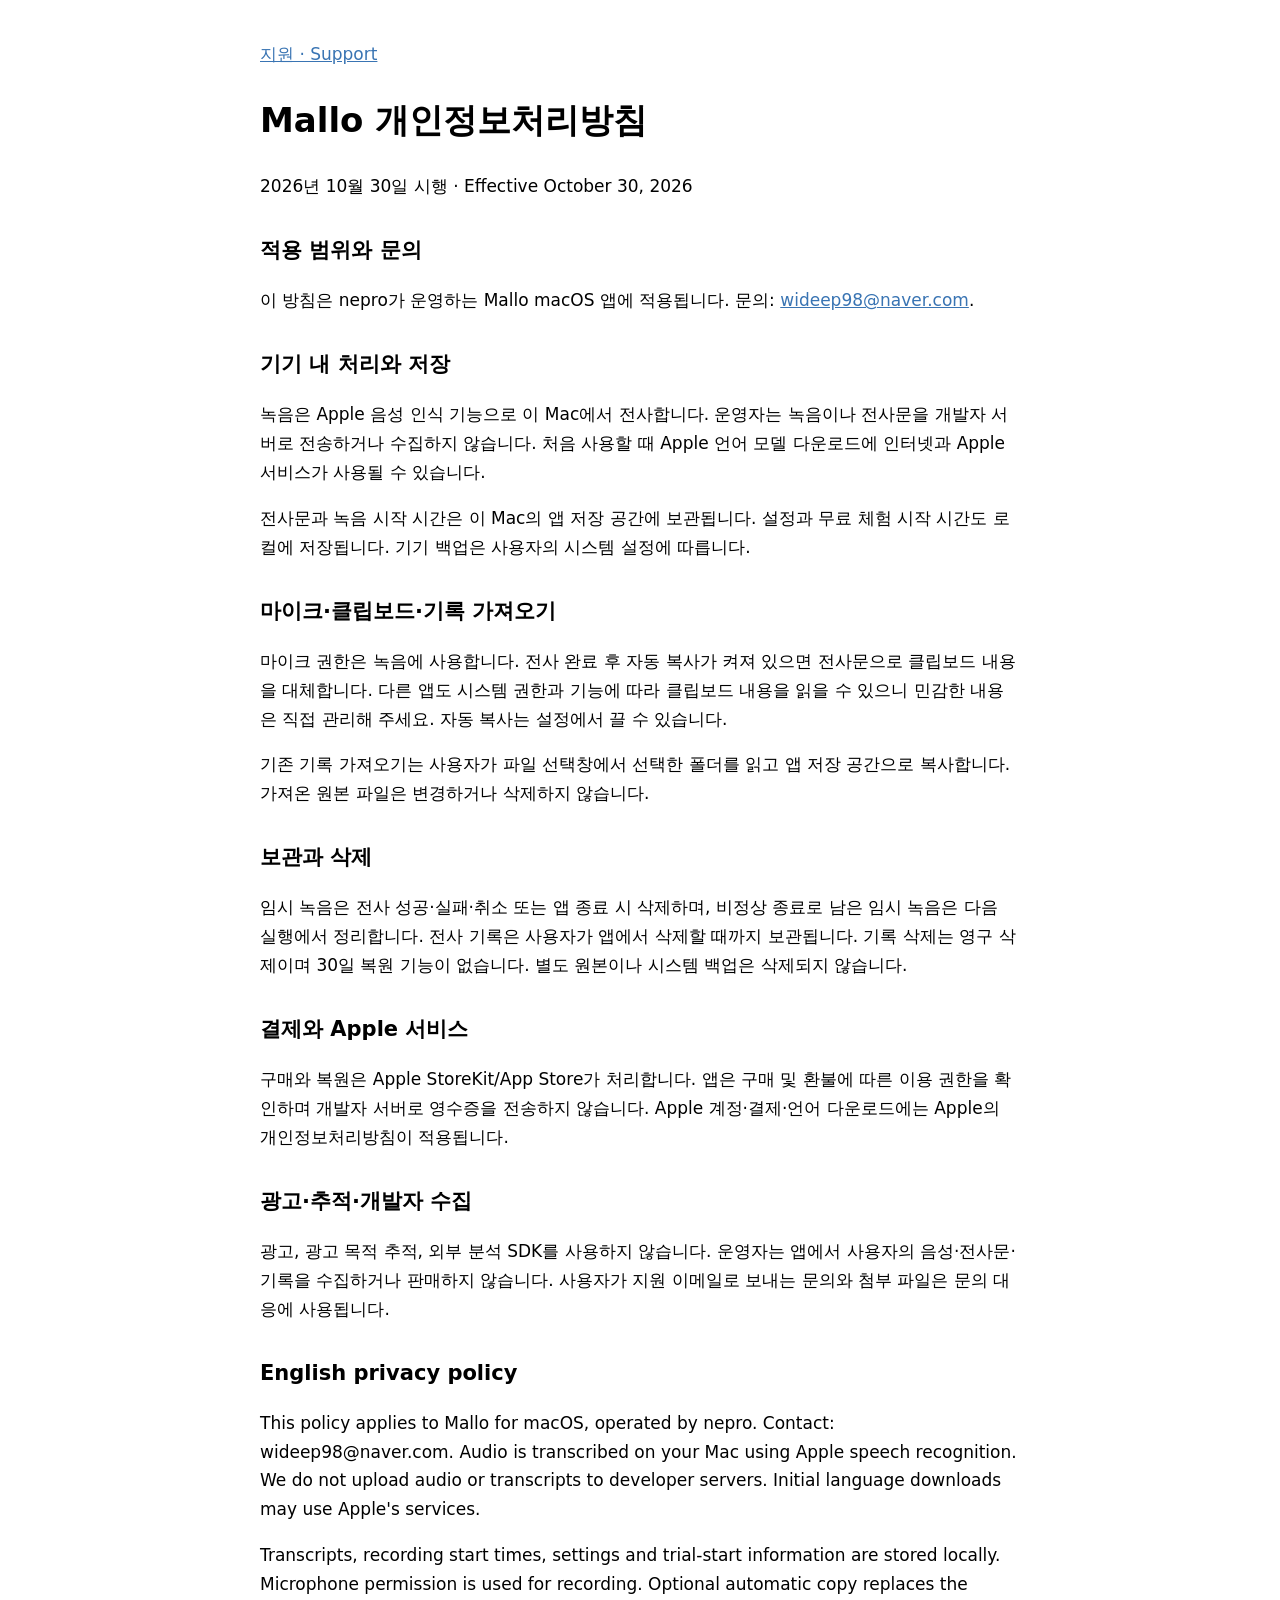
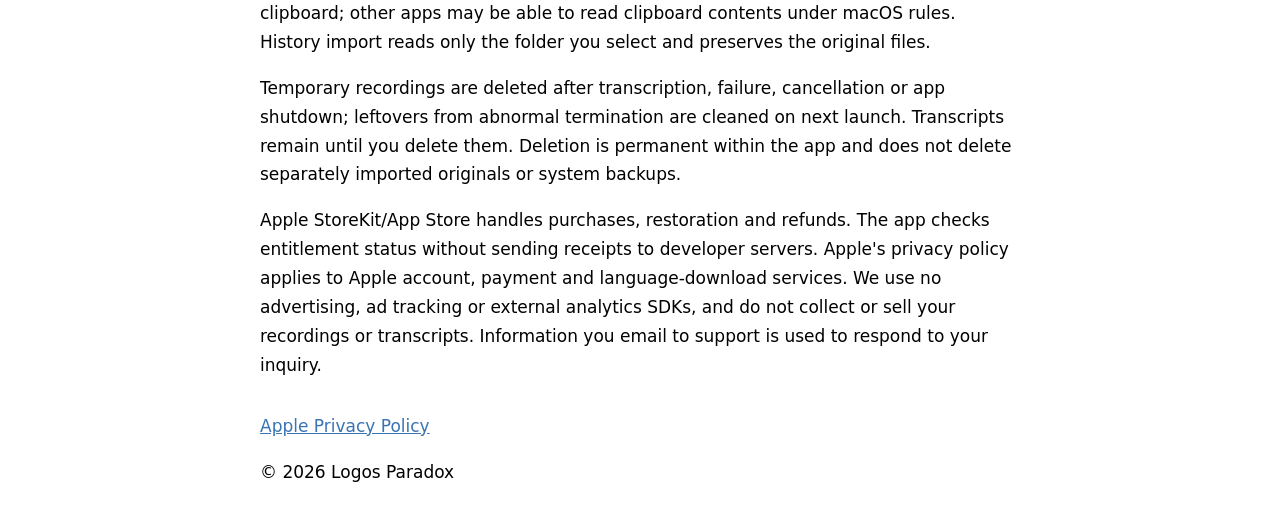
==== mallo-privacy.html @ ca637ac9 "添加 Mallo 支持与隐私政策页面" ====
<!doctype html><html lang="ko"><head><meta charset="utf-8"><meta name="viewport" content="width=device-width,initial-scale=1"><style>body{font:17px/1.7 system-ui;max-width:760px;margin:40px auto;padding:0 24px}h2{font-size:21px}section{margin:32px 0}a{color:#3974b3}</style><title>Mallo — 개인정보처리방침 · Privacy Policy</title></head><body><nav><a href="mallo.html">지원 · Support</a></nav><h1>Mallo 개인정보처리방침</h1><p>2026년 10월 30일 시행 · Effective October 30, 2026</p><section><h2>적용 범위와 문의</h2><p>이 방침은 nepro가 운영하는 Mallo macOS 앱에 적용됩니다. 문의: <a href="mailto:wideep98@naver.com">wideep98@naver.com</a>.</p></section><section><h2>기기 내 처리와 저장</h2><p>녹음은 Apple 음성 인식 기능으로 이 Mac에서 전사합니다. 운영자는 녹음이나 전사문을 개발자 서버로 전송하거나 수집하지 않습니다. 처음 사용할 때 Apple 언어 모델 다운로드에 인터넷과 Apple 서비스가 사용될 수 있습니다.</p><p>전사문과 녹음 시작 시간은 이 Mac의 앱 저장 공간에 보관됩니다. 설정과 무료 체험 시작 시간도 로컬에 저장됩니다. 기기 백업은 사용자의 시스템 설정에 따릅니다.</p></section><section><h2>마이크·클립보드·기록 가져오기</h2><p>마이크 권한은 녹음에 사용합니다. 전사 완료 후 자동 복사가 켜져 있으면 전사문으로 클립보드 내용을 대체합니다. 다른 앱도 시스템 권한과 기능에 따라 클립보드 내용을 읽을 수 있으니 민감한 내용은 직접 관리해 주세요. 자동 복사는 설정에서 끌 수 있습니다.</p><p>기존 기록 가져오기는 사용자가 파일 선택창에서 선택한 폴더를 읽고 앱 저장 공간으로 복사합니다. 가져온 원본 파일은 변경하거나 삭제하지 않습니다.</p></section><section><h2>보관과 삭제</h2><p>임시 녹음은 전사 성공·실패·취소 또는 앱 종료 시 삭제하며, 비정상 종료로 남은 임시 녹음은 다음 실행에서 정리합니다. 전사 기록은 사용자가 앱에서 삭제할 때까지 보관됩니다. 기록 삭제는 영구 삭제이며 30일 복원 기능이 없습니다. 별도 원본이나 시스템 백업은 삭제되지 않습니다.</p></section><section><h2>결제와 Apple 서비스</h2><p>구매와 복원은 Apple StoreKit/App Store가 처리합니다. 앱은 구매 및 환불에 따른 이용 권한을 확인하며 개발자 서버로 영수증을 전송하지 않습니다. Apple 계정·결제·언어 다운로드에는 Apple의 개인정보처리방침이 적용됩니다.</p></section><section><h2>광고·추적·개발자 수집</h2><p>광고, 광고 목적 추적, 외부 분석 SDK를 사용하지 않습니다. 운영자는 앱에서 사용자의 음성·전사문·기록을 수집하거나 판매하지 않습니다. 사용자가 지원 이메일로 보내는 문의와 첨부 파일은 문의 대응에 사용됩니다.</p></section><section lang="en"><h2>English privacy policy</h2><p>This policy applies to Mallo for macOS, operated by nepro. Contact: wideep98@naver.com. Audio is transcribed on your Mac using Apple speech recognition. We do not upload audio or transcripts to developer servers. Initial language downloads may use Apple's services.</p><p>Transcripts, recording start times, settings and trial-start information are stored locally. Microphone permission is used for recording. Optional automatic copy replaces the clipboard; other apps may be able to read clipboard contents under macOS rules. History import reads only the folder you select and preserves the original files.</p><p>Temporary recordings are deleted after transcription, failure, cancellation or app shutdown; leftovers from abnormal termination are cleaned on next launch. Transcripts remain until you delete them. Deletion is permanent within the app and does not delete separately imported originals or system backups.</p><p>Apple StoreKit/App Store handles purchases, restoration and refunds. The app checks entitlement status without sending receipts to developer servers. Apple's privacy policy applies to Apple account, payment and language-download services. We use no advertising, ad tracking or external analytics SDKs, and do not collect or sell your recordings or transcripts. Information you email to support is used to respond to your inquiry.</p></section><p><a href="https://www.apple.com/legal/privacy/">Apple Privacy Policy</a></p><footer>© 2026 Logos Paradox</footer></body></html>
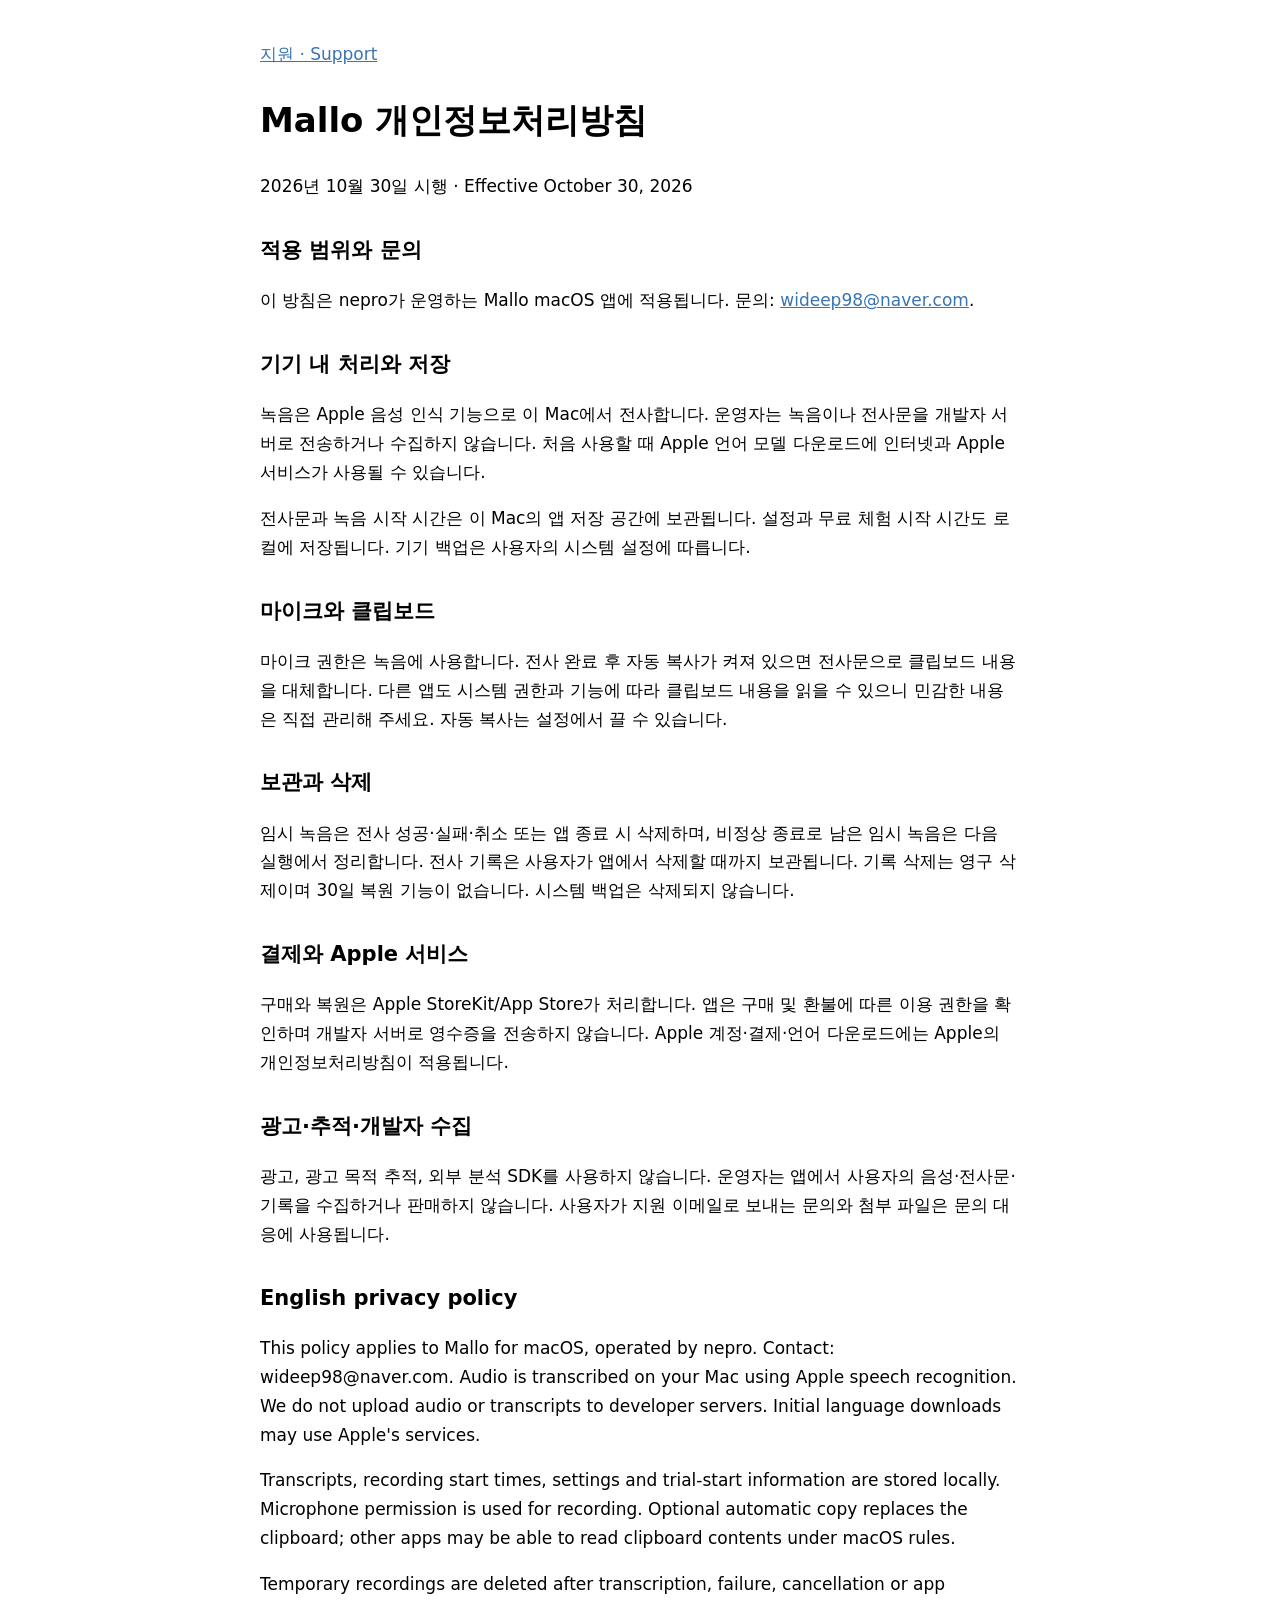
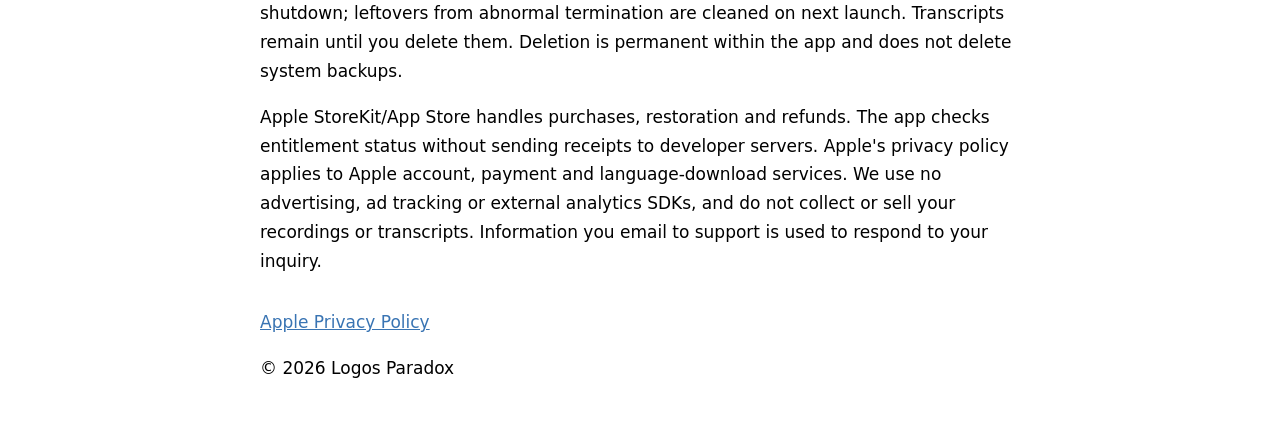
==== commit d1c3ca6a: "同步移除 Mallo 历史导入说明" ====
--- a/mallo-privacy.html
+++ b/mallo-privacy.html
@@ -1 +1 @@
-<!doctype html><html lang="ko"><head><meta charset="utf-8"><meta name="viewport" content="width=device-width,initial-scale=1"><style>body{font:17px/1.7 system-ui;max-width:760px;margin:40px auto;padding:0 24px}h2{font-size:21px}section{margin:32px 0}a{color:#3974b3}</style><title>Mallo — 개인정보처리방침 · Privacy Policy</title></head><body><nav><a href="mallo.html">지원 · Support</a></nav><h1>Mallo 개인정보처리방침</h1><p>2026년 10월 30일 시행 · Effective October 30, 2026</p><section><h2>적용 범위와 문의</h2><p>이 방침은 nepro가 운영하는 Mallo macOS 앱에 적용됩니다. 문의: <a href="mailto:wideep98@naver.com">wideep98@naver.com</a>.</p></section><section><h2>기기 내 처리와 저장</h2><p>녹음은 Apple 음성 인식 기능으로 이 Mac에서 전사합니다. 운영자는 녹음이나 전사문을 개발자 서버로 전송하거나 수집하지 않습니다. 처음 사용할 때 Apple 언어 모델 다운로드에 인터넷과 Apple 서비스가 사용될 수 있습니다.</p><p>전사문과 녹음 시작 시간은 이 Mac의 앱 저장 공간에 보관됩니다. 설정과 무료 체험 시작 시간도 로컬에 저장됩니다. 기기 백업은 사용자의 시스템 설정에 따릅니다.</p></section><section><h2>마이크·클립보드·기록 가져오기</h2><p>마이크 권한은 녹음에 사용합니다. 전사 완료 후 자동 복사가 켜져 있으면 전사문으로 클립보드 내용을 대체합니다. 다른 앱도 시스템 권한과 기능에 따라 클립보드 내용을 읽을 수 있으니 민감한 내용은 직접 관리해 주세요. 자동 복사는 설정에서 끌 수 있습니다.</p><p>기존 기록 가져오기는 사용자가 파일 선택창에서 선택한 폴더를 읽고 앱 저장 공간으로 복사합니다. 가져온 원본 파일은 변경하거나 삭제하지 않습니다.</p></section><section><h2>보관과 삭제</h2><p>임시 녹음은 전사 성공·실패·취소 또는 앱 종료 시 삭제하며, 비정상 종료로 남은 임시 녹음은 다음 실행에서 정리합니다. 전사 기록은 사용자가 앱에서 삭제할 때까지 보관됩니다. 기록 삭제는 영구 삭제이며 30일 복원 기능이 없습니다. 별도 원본이나 시스템 백업은 삭제되지 않습니다.</p></section><section><h2>결제와 Apple 서비스</h2><p>구매와 복원은 Apple StoreKit/App Store가 처리합니다. 앱은 구매 및 환불에 따른 이용 권한을 확인하며 개발자 서버로 영수증을 전송하지 않습니다. Apple 계정·결제·언어 다운로드에는 Apple의 개인정보처리방침이 적용됩니다.</p></section><section><h2>광고·추적·개발자 수집</h2><p>광고, 광고 목적 추적, 외부 분석 SDK를 사용하지 않습니다. 운영자는 앱에서 사용자의 음성·전사문·기록을 수집하거나 판매하지 않습니다. 사용자가 지원 이메일로 보내는 문의와 첨부 파일은 문의 대응에 사용됩니다.</p></section><section lang="en"><h2>English privacy policy</h2><p>This policy applies to Mallo for macOS, operated by nepro. Contact: wideep98@naver.com. Audio is transcribed on your Mac using Apple speech recognition. We do not upload audio or transcripts to developer servers. Initial language downloads may use Apple's services.</p><p>Transcripts, recording start times, settings and trial-start information are stored locally. Microphone permission is used for recording. Optional automatic copy replaces the clipboard; other apps may be able to read clipboard contents under macOS rules. History import reads only the folder you select and preserves the original files.</p><p>Temporary recordings are deleted after transcription, failure, cancellation or app shutdown; leftovers from abnormal termination are cleaned on next launch. Transcripts remain until you delete them. Deletion is permanent within the app and does not delete separately imported originals or system backups.</p><p>Apple StoreKit/App Store handles purchases, restoration and refunds. The app checks entitlement status without sending receipts to developer servers. Apple's privacy policy applies to Apple account, payment and language-download services. We use no advertising, ad tracking or external analytics SDKs, and do not collect or sell your recordings or transcripts. Information you email to support is used to respond to your inquiry.</p></section><p><a href="https://www.apple.com/legal/privacy/">Apple Privacy Policy</a></p><footer>© 2026 Logos Paradox</footer></body></html>
+<!doctype html><html lang="ko"><head><meta charset="utf-8"><meta name="viewport" content="width=device-width,initial-scale=1"><style>body{font:17px/1.7 system-ui;max-width:760px;margin:40px auto;padding:0 24px}h2{font-size:21px}section{margin:32px 0}a{color:#3974b3}</style><title>Mallo — 개인정보처리방침 · Privacy Policy</title></head><body><nav><a href="mallo.html">지원 · Support</a></nav><h1>Mallo 개인정보처리방침</h1><p>2026년 10월 30일 시행 · Effective October 30, 2026</p><section><h2>적용 범위와 문의</h2><p>이 방침은 nepro가 운영하는 Mallo macOS 앱에 적용됩니다. 문의: <a href="mailto:wideep98@naver.com">wideep98@naver.com</a>.</p></section><section><h2>기기 내 처리와 저장</h2><p>녹음은 Apple 음성 인식 기능으로 이 Mac에서 전사합니다. 운영자는 녹음이나 전사문을 개발자 서버로 전송하거나 수집하지 않습니다. 처음 사용할 때 Apple 언어 모델 다운로드에 인터넷과 Apple 서비스가 사용될 수 있습니다.</p><p>전사문과 녹음 시작 시간은 이 Mac의 앱 저장 공간에 보관됩니다. 설정과 무료 체험 시작 시간도 로컬에 저장됩니다. 기기 백업은 사용자의 시스템 설정에 따릅니다.</p></section><section><h2>마이크와 클립보드</h2><p>마이크 권한은 녹음에 사용합니다. 전사 완료 후 자동 복사가 켜져 있으면 전사문으로 클립보드 내용을 대체합니다. 다른 앱도 시스템 권한과 기능에 따라 클립보드 내용을 읽을 수 있으니 민감한 내용은 직접 관리해 주세요. 자동 복사는 설정에서 끌 수 있습니다.</p></section><section><h2>보관과 삭제</h2><p>임시 녹음은 전사 성공·실패·취소 또는 앱 종료 시 삭제하며, 비정상 종료로 남은 임시 녹음은 다음 실행에서 정리합니다. 전사 기록은 사용자가 앱에서 삭제할 때까지 보관됩니다. 기록 삭제는 영구 삭제이며 30일 복원 기능이 없습니다. 시스템 백업은 삭제되지 않습니다.</p></section><section><h2>결제와 Apple 서비스</h2><p>구매와 복원은 Apple StoreKit/App Store가 처리합니다. 앱은 구매 및 환불에 따른 이용 권한을 확인하며 개발자 서버로 영수증을 전송하지 않습니다. Apple 계정·결제·언어 다운로드에는 Apple의 개인정보처리방침이 적용됩니다.</p></section><section><h2>광고·추적·개발자 수집</h2><p>광고, 광고 목적 추적, 외부 분석 SDK를 사용하지 않습니다. 운영자는 앱에서 사용자의 음성·전사문·기록을 수집하거나 판매하지 않습니다. 사용자가 지원 이메일로 보내는 문의와 첨부 파일은 문의 대응에 사용됩니다.</p></section><section lang="en"><h2>English privacy policy</h2><p>This policy applies to Mallo for macOS, operated by nepro. Contact: wideep98@naver.com. Audio is transcribed on your Mac using Apple speech recognition. We do not upload audio or transcripts to developer servers. Initial language downloads may use Apple's services.</p><p>Transcripts, recording start times, settings and trial-start information are stored locally. Microphone permission is used for recording. Optional automatic copy replaces the clipboard; other apps may be able to read clipboard contents under macOS rules.</p><p>Temporary recordings are deleted after transcription, failure, cancellation or app shutdown; leftovers from abnormal termination are cleaned on next launch. Transcripts remain until you delete them. Deletion is permanent within the app and does not delete system backups.</p><p>Apple StoreKit/App Store handles purchases, restoration and refunds. The app checks entitlement status without sending receipts to developer servers. Apple's privacy policy applies to Apple account, payment and language-download services. We use no advertising, ad tracking or external analytics SDKs, and do not collect or sell your recordings or transcripts. Information you email to support is used to respond to your inquiry.</p></section><p><a href="https://www.apple.com/legal/privacy/">Apple Privacy Policy</a></p><footer>© 2026 Logos Paradox</footer></body></html>
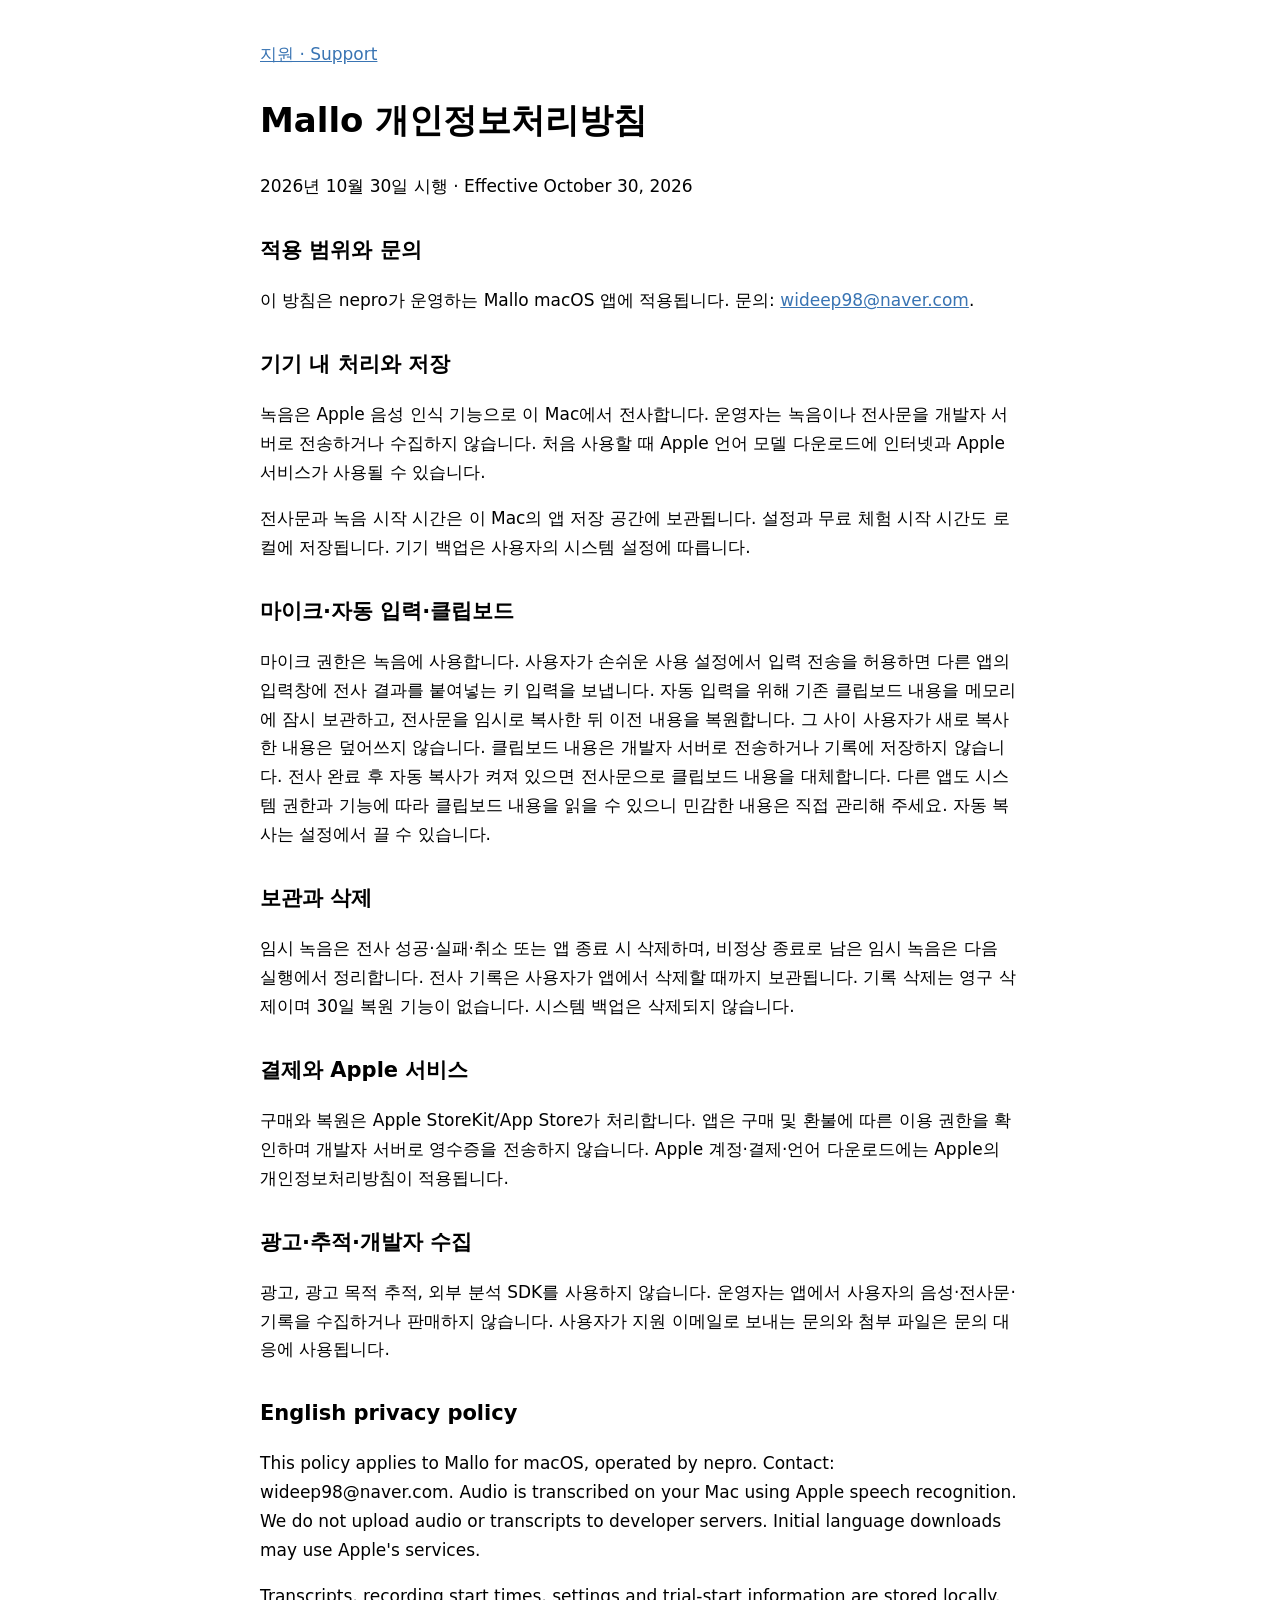
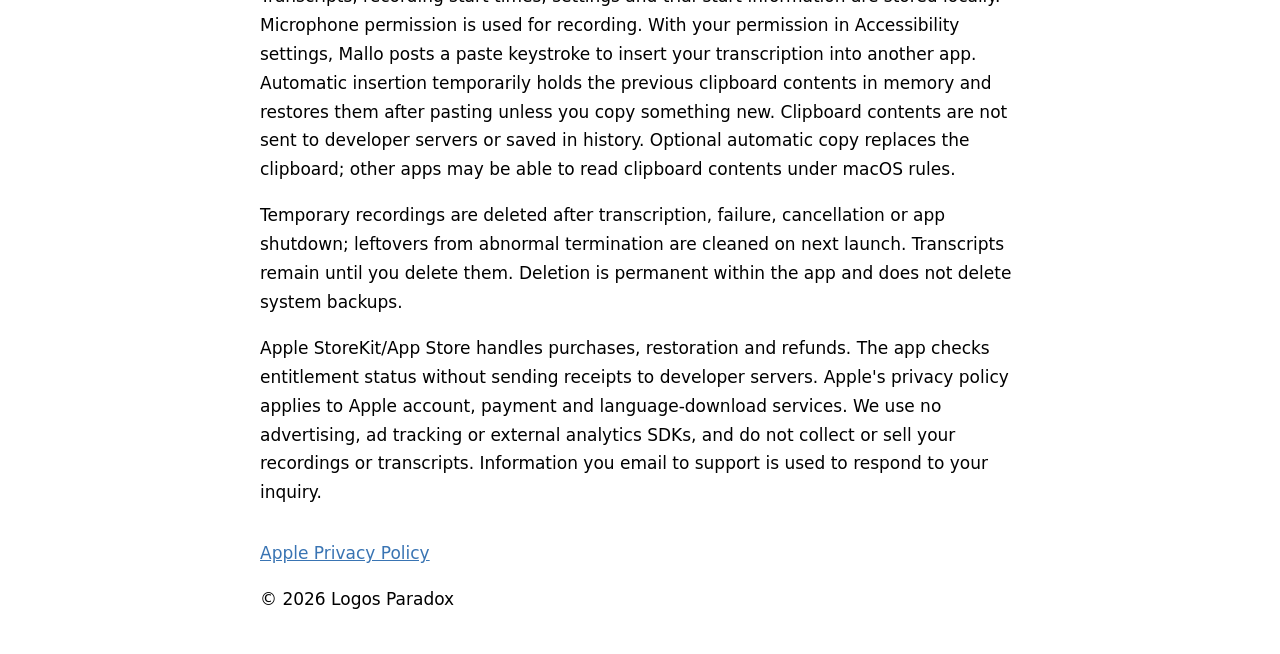
==== commit ccfb9836: "更新 Mallo 自动输入及剪贴板隐私说明" ====
--- a/mallo-privacy.html
+++ b/mallo-privacy.html
@@ -1 +1 @@
-<!doctype html><html lang="ko"><head><meta charset="utf-8"><meta name="viewport" content="width=device-width,initial-scale=1"><style>body{font:17px/1.7 system-ui;max-width:760px;margin:40px auto;padding:0 24px}h2{font-size:21px}section{margin:32px 0}a{color:#3974b3}</style><title>Mallo — 개인정보처리방침 · Privacy Policy</title></head><body><nav><a href="mallo.html">지원 · Support</a></nav><h1>Mallo 개인정보처리방침</h1><p>2026년 10월 30일 시행 · Effective October 30, 2026</p><section><h2>적용 범위와 문의</h2><p>이 방침은 nepro가 운영하는 Mallo macOS 앱에 적용됩니다. 문의: <a href="mailto:wideep98@naver.com">wideep98@naver.com</a>.</p></section><section><h2>기기 내 처리와 저장</h2><p>녹음은 Apple 음성 인식 기능으로 이 Mac에서 전사합니다. 운영자는 녹음이나 전사문을 개발자 서버로 전송하거나 수집하지 않습니다. 처음 사용할 때 Apple 언어 모델 다운로드에 인터넷과 Apple 서비스가 사용될 수 있습니다.</p><p>전사문과 녹음 시작 시간은 이 Mac의 앱 저장 공간에 보관됩니다. 설정과 무료 체험 시작 시간도 로컬에 저장됩니다. 기기 백업은 사용자의 시스템 설정에 따릅니다.</p></section><section><h2>마이크와 클립보드</h2><p>마이크 권한은 녹음에 사용합니다. 전사 완료 후 자동 복사가 켜져 있으면 전사문으로 클립보드 내용을 대체합니다. 다른 앱도 시스템 권한과 기능에 따라 클립보드 내용을 읽을 수 있으니 민감한 내용은 직접 관리해 주세요. 자동 복사는 설정에서 끌 수 있습니다.</p></section><section><h2>보관과 삭제</h2><p>임시 녹음은 전사 성공·실패·취소 또는 앱 종료 시 삭제하며, 비정상 종료로 남은 임시 녹음은 다음 실행에서 정리합니다. 전사 기록은 사용자가 앱에서 삭제할 때까지 보관됩니다. 기록 삭제는 영구 삭제이며 30일 복원 기능이 없습니다. 시스템 백업은 삭제되지 않습니다.</p></section><section><h2>결제와 Apple 서비스</h2><p>구매와 복원은 Apple StoreKit/App Store가 처리합니다. 앱은 구매 및 환불에 따른 이용 권한을 확인하며 개발자 서버로 영수증을 전송하지 않습니다. Apple 계정·결제·언어 다운로드에는 Apple의 개인정보처리방침이 적용됩니다.</p></section><section><h2>광고·추적·개발자 수집</h2><p>광고, 광고 목적 추적, 외부 분석 SDK를 사용하지 않습니다. 운영자는 앱에서 사용자의 음성·전사문·기록을 수집하거나 판매하지 않습니다. 사용자가 지원 이메일로 보내는 문의와 첨부 파일은 문의 대응에 사용됩니다.</p></section><section lang="en"><h2>English privacy policy</h2><p>This policy applies to Mallo for macOS, operated by nepro. Contact: wideep98@naver.com. Audio is transcribed on your Mac using Apple speech recognition. We do not upload audio or transcripts to developer servers. Initial language downloads may use Apple's services.</p><p>Transcripts, recording start times, settings and trial-start information are stored locally. Microphone permission is used for recording. Optional automatic copy replaces the clipboard; other apps may be able to read clipboard contents under macOS rules.</p><p>Temporary recordings are deleted after transcription, failure, cancellation or app shutdown; leftovers from abnormal termination are cleaned on next launch. Transcripts remain until you delete them. Deletion is permanent within the app and does not delete system backups.</p><p>Apple StoreKit/App Store handles purchases, restoration and refunds. The app checks entitlement status without sending receipts to developer servers. Apple's privacy policy applies to Apple account, payment and language-download services. We use no advertising, ad tracking or external analytics SDKs, and do not collect or sell your recordings or transcripts. Information you email to support is used to respond to your inquiry.</p></section><p><a href="https://www.apple.com/legal/privacy/">Apple Privacy Policy</a></p><footer>© 2026 Logos Paradox</footer></body></html>
+<!doctype html><html lang="ko"><head><meta charset="utf-8"><meta name="viewport" content="width=device-width,initial-scale=1"><style>body{font:17px/1.7 system-ui;max-width:760px;margin:40px auto;padding:0 24px}h2{font-size:21px}section{margin:32px 0}a{color:#3974b3}</style><title>Mallo — 개인정보처리방침 · Privacy Policy</title></head><body><nav><a href="mallo.html">지원 · Support</a></nav><h1>Mallo 개인정보처리방침</h1><p>2026년 10월 30일 시행 · Effective October 30, 2026</p><section><h2>적용 범위와 문의</h2><p>이 방침은 nepro가 운영하는 Mallo macOS 앱에 적용됩니다. 문의: <a href="mailto:wideep98@naver.com">wideep98@naver.com</a>.</p></section><section><h2>기기 내 처리와 저장</h2><p>녹음은 Apple 음성 인식 기능으로 이 Mac에서 전사합니다. 운영자는 녹음이나 전사문을 개발자 서버로 전송하거나 수집하지 않습니다. 처음 사용할 때 Apple 언어 모델 다운로드에 인터넷과 Apple 서비스가 사용될 수 있습니다.</p><p>전사문과 녹음 시작 시간은 이 Mac의 앱 저장 공간에 보관됩니다. 설정과 무료 체험 시작 시간도 로컬에 저장됩니다. 기기 백업은 사용자의 시스템 설정에 따릅니다.</p></section><section><h2>마이크·자동 입력·클립보드</h2><p>마이크 권한은 녹음에 사용합니다. 사용자가 손쉬운 사용 설정에서 입력 전송을 허용하면 다른 앱의 입력창에 전사 결과를 붙여넣는 키 입력을 보냅니다. 자동 입력을 위해 기존 클립보드 내용을 메모리에 잠시 보관하고, 전사문을 임시로 복사한 뒤 이전 내용을 복원합니다. 그 사이 사용자가 새로 복사한 내용은 덮어쓰지 않습니다. 클립보드 내용은 개발자 서버로 전송하거나 기록에 저장하지 않습니다. 전사 완료 후 자동 복사가 켜져 있으면 전사문으로 클립보드 내용을 대체합니다. 다른 앱도 시스템 권한과 기능에 따라 클립보드 내용을 읽을 수 있으니 민감한 내용은 직접 관리해 주세요. 자동 복사는 설정에서 끌 수 있습니다.</p></section><section><h2>보관과 삭제</h2><p>임시 녹음은 전사 성공·실패·취소 또는 앱 종료 시 삭제하며, 비정상 종료로 남은 임시 녹음은 다음 실행에서 정리합니다. 전사 기록은 사용자가 앱에서 삭제할 때까지 보관됩니다. 기록 삭제는 영구 삭제이며 30일 복원 기능이 없습니다. 시스템 백업은 삭제되지 않습니다.</p></section><section><h2>결제와 Apple 서비스</h2><p>구매와 복원은 Apple StoreKit/App Store가 처리합니다. 앱은 구매 및 환불에 따른 이용 권한을 확인하며 개발자 서버로 영수증을 전송하지 않습니다. Apple 계정·결제·언어 다운로드에는 Apple의 개인정보처리방침이 적용됩니다.</p></section><section><h2>광고·추적·개발자 수집</h2><p>광고, 광고 목적 추적, 외부 분석 SDK를 사용하지 않습니다. 운영자는 앱에서 사용자의 음성·전사문·기록을 수집하거나 판매하지 않습니다. 사용자가 지원 이메일로 보내는 문의와 첨부 파일은 문의 대응에 사용됩니다.</p></section><section lang="en"><h2>English privacy policy</h2><p>This policy applies to Mallo for macOS, operated by nepro. Contact: wideep98@naver.com. Audio is transcribed on your Mac using Apple speech recognition. We do not upload audio or transcripts to developer servers. Initial language downloads may use Apple's services.</p><p>Transcripts, recording start times, settings and trial-start information are stored locally. Microphone permission is used for recording. With your permission in Accessibility settings, Mallo posts a paste keystroke to insert your transcription into another app. Automatic insertion temporarily holds the previous clipboard contents in memory and restores them after pasting unless you copy something new. Clipboard contents are not sent to developer servers or saved in history. Optional automatic copy replaces the clipboard; other apps may be able to read clipboard contents under macOS rules.</p><p>Temporary recordings are deleted after transcription, failure, cancellation or app shutdown; leftovers from abnormal termination are cleaned on next launch. Transcripts remain until you delete them. Deletion is permanent within the app and does not delete system backups.</p><p>Apple StoreKit/App Store handles purchases, restoration and refunds. The app checks entitlement status without sending receipts to developer servers. Apple's privacy policy applies to Apple account, payment and language-download services. We use no advertising, ad tracking or external analytics SDKs, and do not collect or sell your recordings or transcripts. Information you email to support is used to respond to your inquiry.</p></section><p><a href="https://www.apple.com/legal/privacy/">Apple Privacy Policy</a></p><footer>© 2026 Logos Paradox</footer></body></html>
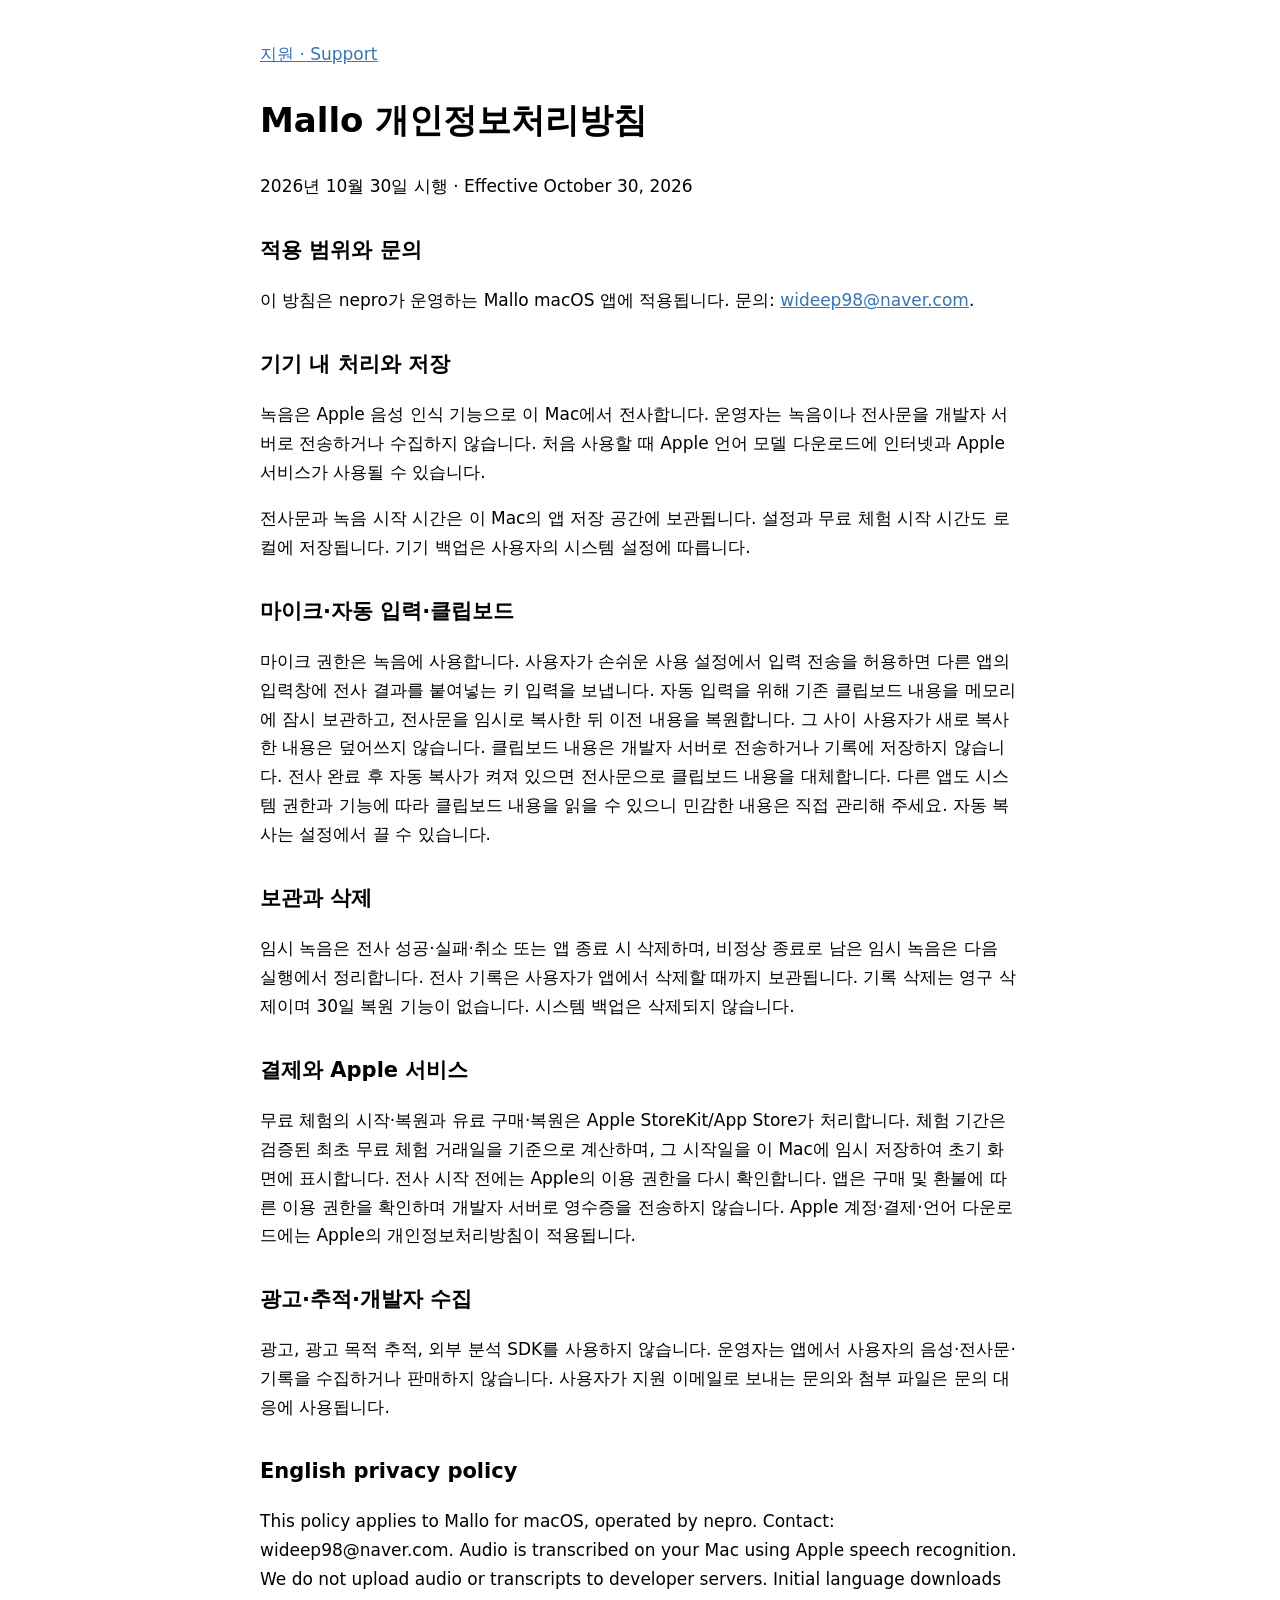
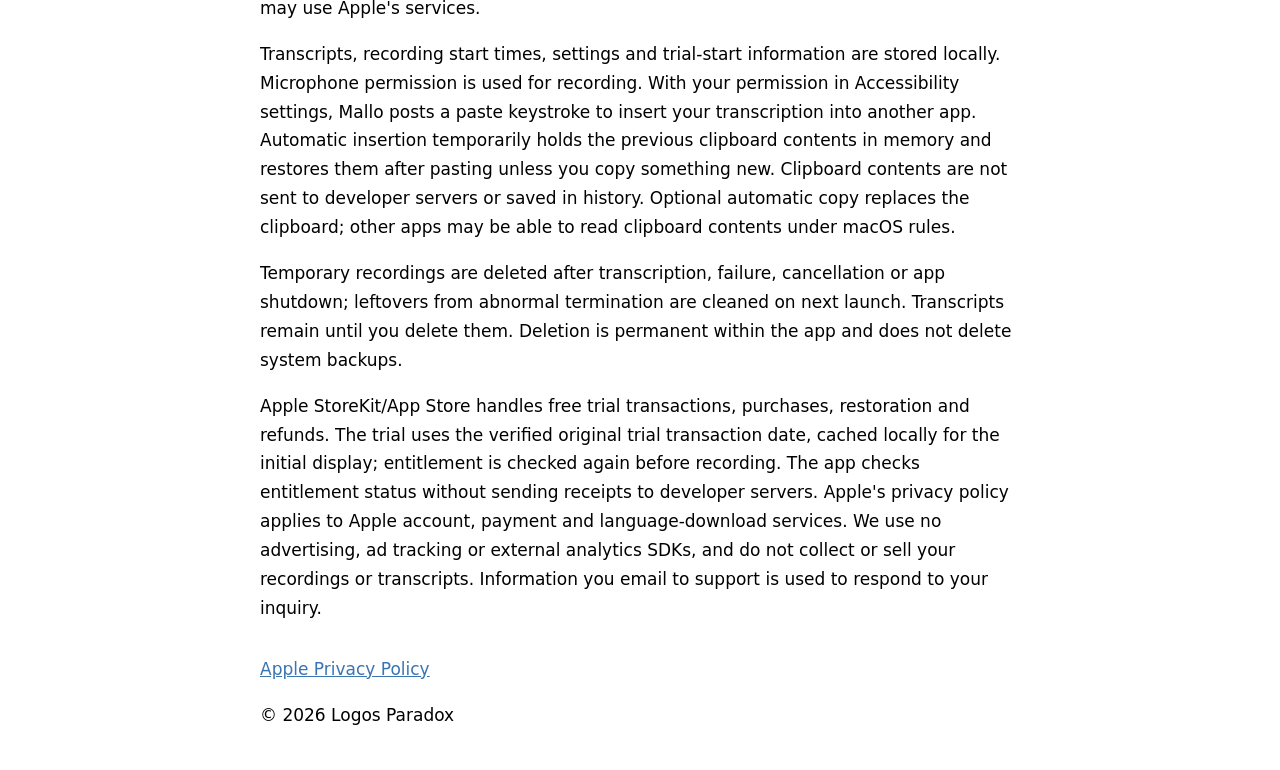
==== commit c7e9d9ee: "说明 Mallo 零元试用交易与原始购买日期" ====
--- a/mallo-privacy.html
+++ b/mallo-privacy.html
@@ -1 +1 @@
-<!doctype html><html lang="ko"><head><meta charset="utf-8"><meta name="viewport" content="width=device-width,initial-scale=1"><style>body{font:17px/1.7 system-ui;max-width:760px;margin:40px auto;padding:0 24px}h2{font-size:21px}section{margin:32px 0}a{color:#3974b3}</style><title>Mallo — 개인정보처리방침 · Privacy Policy</title></head><body><nav><a href="mallo.html">지원 · Support</a></nav><h1>Mallo 개인정보처리방침</h1><p>2026년 10월 30일 시행 · Effective October 30, 2026</p><section><h2>적용 범위와 문의</h2><p>이 방침은 nepro가 운영하는 Mallo macOS 앱에 적용됩니다. 문의: <a href="mailto:wideep98@naver.com">wideep98@naver.com</a>.</p></section><section><h2>기기 내 처리와 저장</h2><p>녹음은 Apple 음성 인식 기능으로 이 Mac에서 전사합니다. 운영자는 녹음이나 전사문을 개발자 서버로 전송하거나 수집하지 않습니다. 처음 사용할 때 Apple 언어 모델 다운로드에 인터넷과 Apple 서비스가 사용될 수 있습니다.</p><p>전사문과 녹음 시작 시간은 이 Mac의 앱 저장 공간에 보관됩니다. 설정과 무료 체험 시작 시간도 로컬에 저장됩니다. 기기 백업은 사용자의 시스템 설정에 따릅니다.</p></section><section><h2>마이크·자동 입력·클립보드</h2><p>마이크 권한은 녹음에 사용합니다. 사용자가 손쉬운 사용 설정에서 입력 전송을 허용하면 다른 앱의 입력창에 전사 결과를 붙여넣는 키 입력을 보냅니다. 자동 입력을 위해 기존 클립보드 내용을 메모리에 잠시 보관하고, 전사문을 임시로 복사한 뒤 이전 내용을 복원합니다. 그 사이 사용자가 새로 복사한 내용은 덮어쓰지 않습니다. 클립보드 내용은 개발자 서버로 전송하거나 기록에 저장하지 않습니다. 전사 완료 후 자동 복사가 켜져 있으면 전사문으로 클립보드 내용을 대체합니다. 다른 앱도 시스템 권한과 기능에 따라 클립보드 내용을 읽을 수 있으니 민감한 내용은 직접 관리해 주세요. 자동 복사는 설정에서 끌 수 있습니다.</p></section><section><h2>보관과 삭제</h2><p>임시 녹음은 전사 성공·실패·취소 또는 앱 종료 시 삭제하며, 비정상 종료로 남은 임시 녹음은 다음 실행에서 정리합니다. 전사 기록은 사용자가 앱에서 삭제할 때까지 보관됩니다. 기록 삭제는 영구 삭제이며 30일 복원 기능이 없습니다. 시스템 백업은 삭제되지 않습니다.</p></section><section><h2>결제와 Apple 서비스</h2><p>구매와 복원은 Apple StoreKit/App Store가 처리합니다. 앱은 구매 및 환불에 따른 이용 권한을 확인하며 개발자 서버로 영수증을 전송하지 않습니다. Apple 계정·결제·언어 다운로드에는 Apple의 개인정보처리방침이 적용됩니다.</p></section><section><h2>광고·추적·개발자 수집</h2><p>광고, 광고 목적 추적, 외부 분석 SDK를 사용하지 않습니다. 운영자는 앱에서 사용자의 음성·전사문·기록을 수집하거나 판매하지 않습니다. 사용자가 지원 이메일로 보내는 문의와 첨부 파일은 문의 대응에 사용됩니다.</p></section><section lang="en"><h2>English privacy policy</h2><p>This policy applies to Mallo for macOS, operated by nepro. Contact: wideep98@naver.com. Audio is transcribed on your Mac using Apple speech recognition. We do not upload audio or transcripts to developer servers. Initial language downloads may use Apple's services.</p><p>Transcripts, recording start times, settings and trial-start information are stored locally. Microphone permission is used for recording. With your permission in Accessibility settings, Mallo posts a paste keystroke to insert your transcription into another app. Automatic insertion temporarily holds the previous clipboard contents in memory and restores them after pasting unless you copy something new. Clipboard contents are not sent to developer servers or saved in history. Optional automatic copy replaces the clipboard; other apps may be able to read clipboard contents under macOS rules.</p><p>Temporary recordings are deleted after transcription, failure, cancellation or app shutdown; leftovers from abnormal termination are cleaned on next launch. Transcripts remain until you delete them. Deletion is permanent within the app and does not delete system backups.</p><p>Apple StoreKit/App Store handles purchases, restoration and refunds. The app checks entitlement status without sending receipts to developer servers. Apple's privacy policy applies to Apple account, payment and language-download services. We use no advertising, ad tracking or external analytics SDKs, and do not collect or sell your recordings or transcripts. Information you email to support is used to respond to your inquiry.</p></section><p><a href="https://www.apple.com/legal/privacy/">Apple Privacy Policy</a></p><footer>© 2026 Logos Paradox</footer></body></html>
+<!doctype html><html lang="ko"><head><meta charset="utf-8"><meta name="viewport" content="width=device-width,initial-scale=1"><style>body{font:17px/1.7 system-ui;max-width:760px;margin:40px auto;padding:0 24px}h2{font-size:21px}section{margin:32px 0}a{color:#3974b3}</style><title>Mallo — 개인정보처리방침 · Privacy Policy</title></head><body><nav><a href="mallo.html">지원 · Support</a></nav><h1>Mallo 개인정보처리방침</h1><p>2026년 10월 30일 시행 · Effective October 30, 2026</p><section><h2>적용 범위와 문의</h2><p>이 방침은 nepro가 운영하는 Mallo macOS 앱에 적용됩니다. 문의: <a href="mailto:wideep98@naver.com">wideep98@naver.com</a>.</p></section><section><h2>기기 내 처리와 저장</h2><p>녹음은 Apple 음성 인식 기능으로 이 Mac에서 전사합니다. 운영자는 녹음이나 전사문을 개발자 서버로 전송하거나 수집하지 않습니다. 처음 사용할 때 Apple 언어 모델 다운로드에 인터넷과 Apple 서비스가 사용될 수 있습니다.</p><p>전사문과 녹음 시작 시간은 이 Mac의 앱 저장 공간에 보관됩니다. 설정과 무료 체험 시작 시간도 로컬에 저장됩니다. 기기 백업은 사용자의 시스템 설정에 따릅니다.</p></section><section><h2>마이크·자동 입력·클립보드</h2><p>마이크 권한은 녹음에 사용합니다. 사용자가 손쉬운 사용 설정에서 입력 전송을 허용하면 다른 앱의 입력창에 전사 결과를 붙여넣는 키 입력을 보냅니다. 자동 입력을 위해 기존 클립보드 내용을 메모리에 잠시 보관하고, 전사문을 임시로 복사한 뒤 이전 내용을 복원합니다. 그 사이 사용자가 새로 복사한 내용은 덮어쓰지 않습니다. 클립보드 내용은 개발자 서버로 전송하거나 기록에 저장하지 않습니다. 전사 완료 후 자동 복사가 켜져 있으면 전사문으로 클립보드 내용을 대체합니다. 다른 앱도 시스템 권한과 기능에 따라 클립보드 내용을 읽을 수 있으니 민감한 내용은 직접 관리해 주세요. 자동 복사는 설정에서 끌 수 있습니다.</p></section><section><h2>보관과 삭제</h2><p>임시 녹음은 전사 성공·실패·취소 또는 앱 종료 시 삭제하며, 비정상 종료로 남은 임시 녹음은 다음 실행에서 정리합니다. 전사 기록은 사용자가 앱에서 삭제할 때까지 보관됩니다. 기록 삭제는 영구 삭제이며 30일 복원 기능이 없습니다. 시스템 백업은 삭제되지 않습니다.</p></section><section><h2>결제와 Apple 서비스</h2><p>무료 체험의 시작·복원과 유료 구매·복원은 Apple StoreKit/App Store가 처리합니다. 체험 기간은 검증된 최초 무료 체험 거래일을 기준으로 계산하며, 그 시작일을 이 Mac에 임시 저장하여 초기 화면에 표시합니다. 전사 시작 전에는 Apple의 이용 권한을 다시 확인합니다. 앱은 구매 및 환불에 따른 이용 권한을 확인하며 개발자 서버로 영수증을 전송하지 않습니다. Apple 계정·결제·언어 다운로드에는 Apple의 개인정보처리방침이 적용됩니다.</p></section><section><h2>광고·추적·개발자 수집</h2><p>광고, 광고 목적 추적, 외부 분석 SDK를 사용하지 않습니다. 운영자는 앱에서 사용자의 음성·전사문·기록을 수집하거나 판매하지 않습니다. 사용자가 지원 이메일로 보내는 문의와 첨부 파일은 문의 대응에 사용됩니다.</p></section><section lang="en"><h2>English privacy policy</h2><p>This policy applies to Mallo for macOS, operated by nepro. Contact: wideep98@naver.com. Audio is transcribed on your Mac using Apple speech recognition. We do not upload audio or transcripts to developer servers. Initial language downloads may use Apple's services.</p><p>Transcripts, recording start times, settings and trial-start information are stored locally. Microphone permission is used for recording. With your permission in Accessibility settings, Mallo posts a paste keystroke to insert your transcription into another app. Automatic insertion temporarily holds the previous clipboard contents in memory and restores them after pasting unless you copy something new. Clipboard contents are not sent to developer servers or saved in history. Optional automatic copy replaces the clipboard; other apps may be able to read clipboard contents under macOS rules.</p><p>Temporary recordings are deleted after transcription, failure, cancellation or app shutdown; leftovers from abnormal termination are cleaned on next launch. Transcripts remain until you delete them. Deletion is permanent within the app and does not delete system backups.</p><p>Apple StoreKit/App Store handles free trial transactions, purchases, restoration and refunds. The trial uses the verified original trial transaction date, cached locally for the initial display; entitlement is checked again before recording. The app checks entitlement status without sending receipts to developer servers. Apple's privacy policy applies to Apple account, payment and language-download services. We use no advertising, ad tracking or external analytics SDKs, and do not collect or sell your recordings or transcripts. Information you email to support is used to respond to your inquiry.</p></section><p><a href="https://www.apple.com/legal/privacy/">Apple Privacy Policy</a></p><footer>© 2026 Logos Paradox</footer></body></html>
